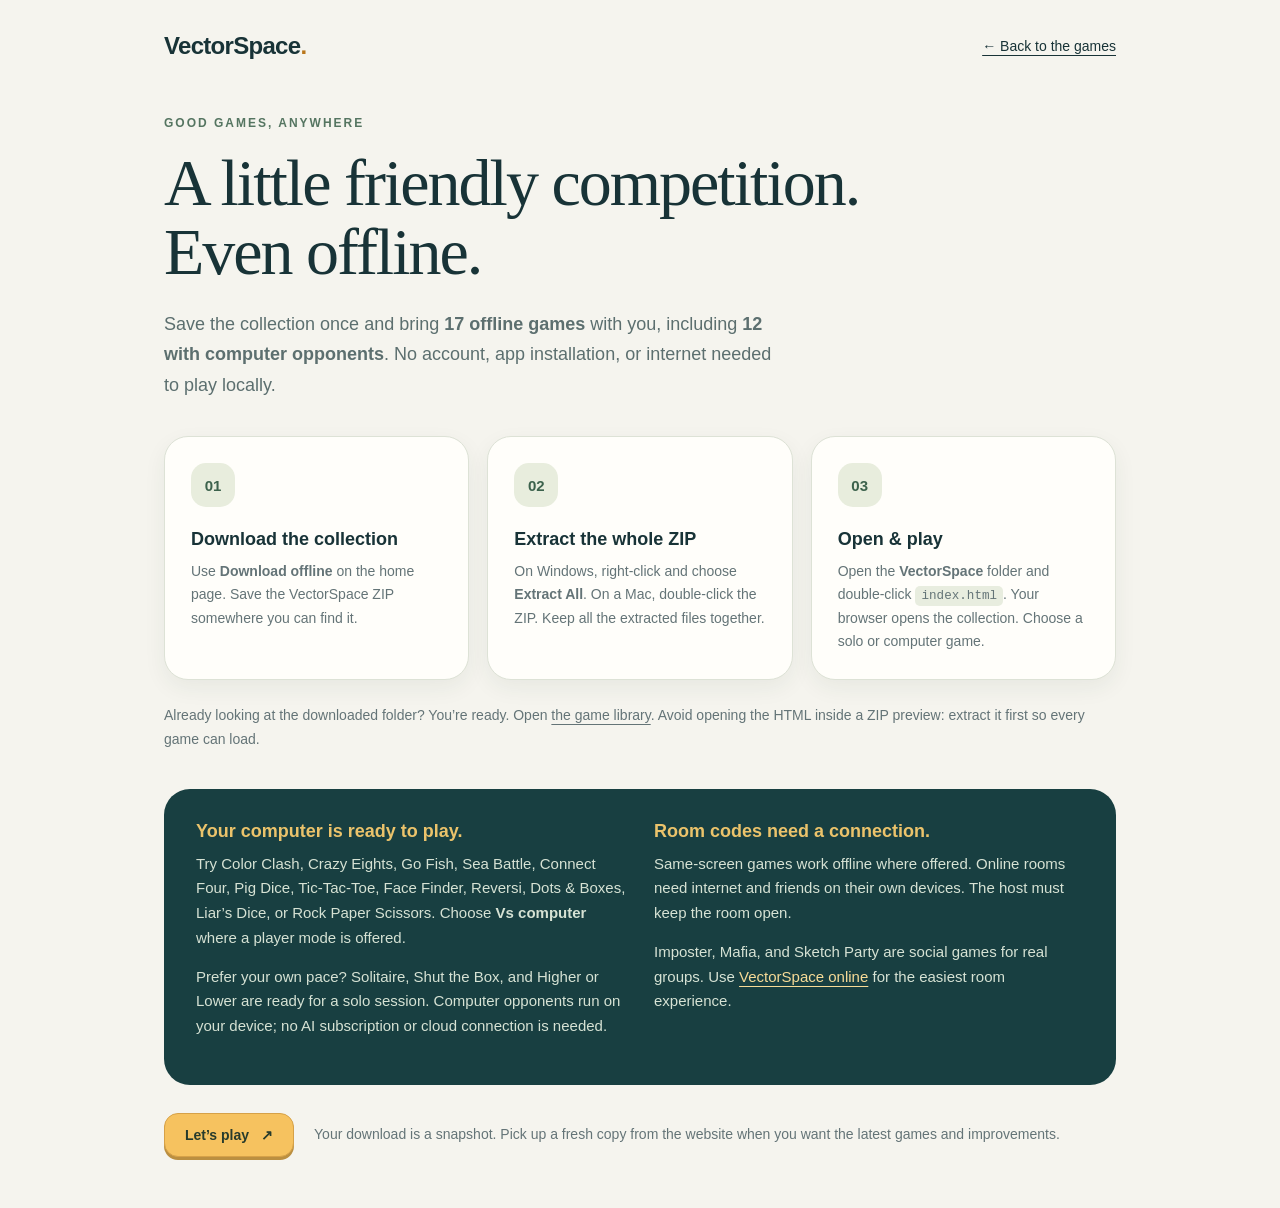
==== game-night/offline-help.html @ 287ee9ff "Launch VectorSpace with offline downloads and twelve CPU games" ====
<!doctype html>
<html lang="en">
  <head>
    <meta charset="utf-8" />
    <meta name="viewport" content="width=device-width, initial-scale=1" />
    <meta name="theme-color" content="#183f41" />
    <meta name="description" content="Take VectorSpace with you. Download once, open locally, and enjoy solo games and computer opponents without internet." />
    <title>Play offline · VectorSpace</title>
    <link rel="icon" href="favicon.svg" type="image/svg+xml" />
    <style>
      :root { color-scheme: light; font-family: "Segoe UI", Arial, sans-serif; color: #183337; background: #f5f4ee; }
      * { box-sizing: border-box; }
      body { margin: 0; }
      a { color: inherit; text-underline-offset: 4px; }
      a:focus-visible { outline: 3px solid #d68d21; outline-offset: 5px; }
      .shell { max-width: 1080px; margin: auto; padding: 32px clamp(22px, 5vw, 64px) 52px; }
      nav { display: flex; flex-wrap: wrap; justify-content: space-between; align-items: center; gap: 16px; margin-bottom: 56px; font-size: 14px; }
      .brand { font-weight: 800; letter-spacing: -.7px; font-size: 24px; text-decoration: none; }
      .brand b { color: #b9761b; }
      .eyebrow { color: #557561; text-transform: uppercase; font-size: 12px; font-weight: 800; letter-spacing: 2px; }
      h1 { max-width: 700px; font: 500 clamp(40px, 7vw, 66px)/1.05 Georgia, serif; letter-spacing: -2px; margin: 18px 0 22px; }
      .intro { max-width: 620px; color: #5c6f6f; font-size: 18px; line-height: 1.7; }
      .steps { list-style: none; padding: 0; display: grid; grid-template-columns: repeat(3, 1fr); gap: 18px; margin: 36px 0 24px; counter-reset: step; }
      .steps li { counter-increment: step; background: #fffefa; border: 1px solid #dde2d6; border-radius: 24px; padding: 26px; box-shadow: 0 8px 22px #233b2810; }
      .steps li::before { content: "0" counter(step); display: grid; place-items: center; width: 44px; height: 44px; border-radius: 15px; background: #e8eddd; color: #3c624c; font-weight: 800; font-size: 15px; margin-bottom: 22px; }
      h2 { font-size: 18px; margin: 0 0 10px; }
      p { line-height: 1.65; margin: 0 0 14px; }
      .steps p { color: #647477; font-size: 14px; margin: 0; }
      code { background: #e8eddf; padding: 3px 6px; border-radius: 5px; font-size: .9em; overflow-wrap: anywhere; }
      .note { color: #647477; font-size: 14px; }
      .play { display: grid; grid-template-columns: 1fr 1fr; gap: 28px; margin-top: 38px; padding: 32px; border-radius: 26px; background: #183f41; color: #f7f5e7; }
      .play h2 { color: #ebc36b; }
      .play p { color: #d6e2d4; font-size: 15px; }
      .play a { color: #f7db97; }
      .button { display: inline-flex; align-items: center; justify-content: center; gap: 12px; text-decoration: none; background: #f6c25f; color: #273b2c; border: 1px solid #d6a148; box-shadow: 0 3px 0 #bb8f40; border-radius: 14px; padding: 13px 20px; font-size: 14px; font-weight: 700; transition: transform .15s; }
      .button:hover { transform: translateY(-2px); }
      .finish { margin-top: 28px; display: flex; gap: 20px; flex-wrap: wrap; align-items: center; }
      .finish p { margin: 0; flex: 1 1 260px; }
      @media (max-width: 700px) { nav { margin-bottom: 36px; } .steps, .play { grid-template-columns: 1fr; } .steps li { padding: 22px; } .steps li::before { margin-bottom: 14px; } .play { padding: 26px; gap: 18px; } }
      @media (prefers-reduced-motion: reduce) { .button { transition: none; } }
    </style>
  </head>
  <body>
    <div class="shell">
      <nav aria-label="Main navigation">
        <a class="brand" href="index.html">VectorSpace<b>.</b></a>
        <a href="index.html">← Back to the games</a>
      </nav>
      <main>
        <div class="eyebrow">Good games, anywhere</div>
        <h1>A little friendly competition.<br />Even offline.</h1>
        <p class="intro">Save the collection once and bring <strong>17 offline games</strong> with you, including <strong>12 with computer opponents</strong>. No account, app installation, or internet needed to play locally.</p>
        <ol class="steps">
          <li><h2>Download the collection</h2><p>Use <strong>Download offline</strong> on the home page. Save the VectorSpace ZIP somewhere you can find it.</p></li>
          <li><h2>Extract the whole ZIP</h2><p>On Windows, right-click and choose <strong>Extract All</strong>. On a Mac, double-click the ZIP. Keep all the extracted files together.</p></li>
          <li><h2>Open &amp; play</h2><p>Open the <strong>VectorSpace</strong> folder and double-click <code>index.html</code>. Your browser opens the collection. Choose a solo or computer game.</p></li>
        </ol>
        <p class="note">Already looking at the downloaded folder? You’re ready. Open <a href="index.html">the game library</a>. Avoid opening the HTML inside a ZIP preview: extract it first so every game can load.</p>
        <section class="play" aria-label="Offline and online play">
          <div>
            <h2>Your computer is ready to play.</h2>
            <p>Try Color Clash, Crazy Eights, Go Fish, Sea Battle, Connect Four, Pig Dice, Tic-Tac-Toe, Face Finder, Reversi, Dots &amp; Boxes, Liar’s Dice, or Rock Paper Scissors. Choose <strong>Vs computer</strong> where a player mode is offered.</p>
            <p>Prefer your own pace? Solitaire, Shut the Box, and Higher or Lower are ready for a solo session. Computer opponents run on your device; no AI subscription or cloud connection is needed.</p>
          </div>
          <div>
            <h2>Room codes need a connection.</h2>
            <p>Same-screen games work offline where offered. Online rooms need internet and friends on their own devices. The host must keep the room open.</p>
            <p>Imposter, Mafia, and Sketch Party are social games for real groups. Use <a href="https://victor07292010-cyber.github.io/VectorSpace/">VectorSpace online</a> for the easiest room experience.</p>
          </div>
        </section>
        <div class="finish">
          <a class="button" href="index.html">Let’s play <span aria-hidden="true">↗</span></a>
          <p class="note">Your download is a snapshot. Pick up a fresh copy from the website when you want the latest games and improvements.</p>
        </div>
      </main>
    </div>
  </body>
</html>
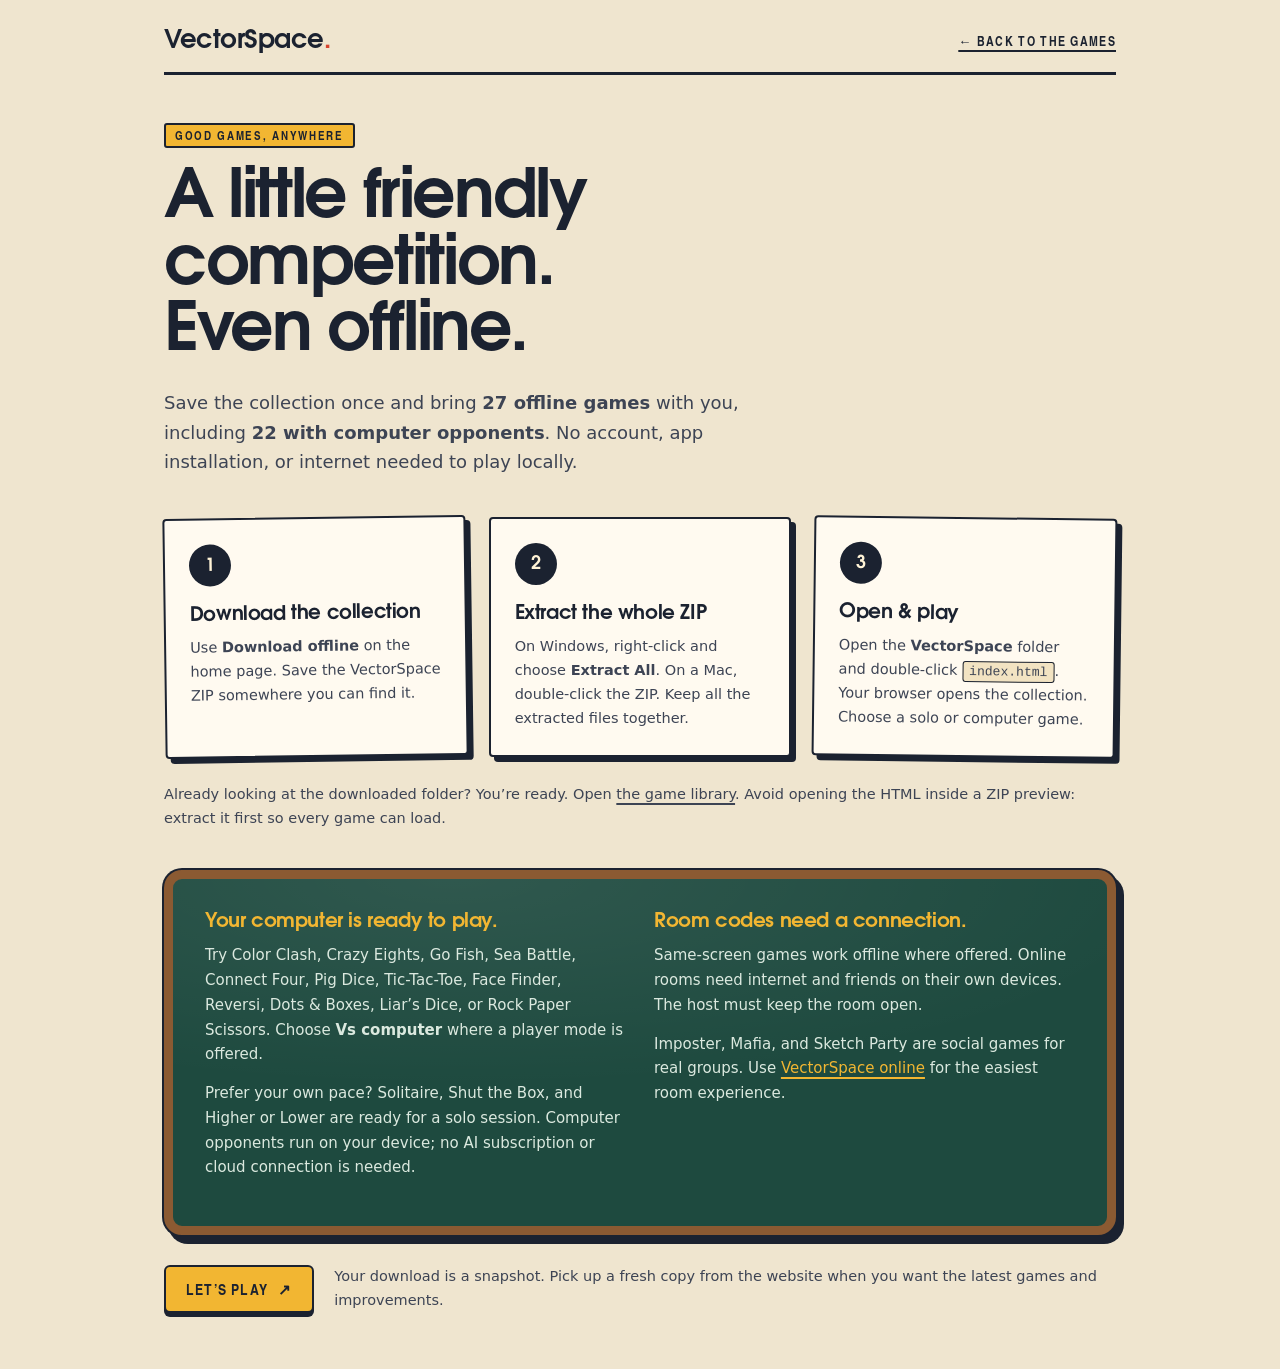
==== commit 59ebc6dc: "Game Closet redesign + strategy and party packs (10 new games)" ====
--- a/game-night/offline-help.html
+++ b/game-night/offline-help.html
@@ -3,40 +3,47 @@
   <head>
     <meta charset="utf-8" />
     <meta name="viewport" content="width=device-width, initial-scale=1" />
-    <meta name="theme-color" content="#183f41" />
+    <meta name="theme-color" content="#efe5cf" />
     <meta name="description" content="Take VectorSpace with you. Download once, open locally, and enjoy solo games and computer opponents without internet." />
     <title>Play offline · VectorSpace</title>
     <link rel="icon" href="favicon.svg" type="image/svg+xml" />
     <style>
-      :root { color-scheme: light; font-family: "Segoe UI", Arial, sans-serif; color: #183337; background: #f5f4ee; }
+      /* Travel Edition rule sheet — same closet vocabulary as the main site */
+      @font-face { font-family: "VS Display"; src: url("fonts/texgyreadventor-bold.woff") format("woff"); font-weight: 700; font-display: swap; }
+      @font-face { font-family: "VS Label"; src: url("fonts/texgyreheroscn-bold.woff") format("woff"); font-weight: 700; font-display: swap; }
+      :root { color-scheme: light; --ink: #1b2230; --soft: #3d4454; --board: #efe5cf; --stock: #fffaf0; --wood: #8b5a32; --felt: #1e4a3f; --yellow: #f2b632; --red: #a8301c; --cream: #fff3d6;
+        --display: "VS Display", "Century Gothic", "Trebuchet MS", sans-serif; --label: "VS Label", "Bahnschrift Condensed", "Arial Narrow", sans-serif;
+        font-family: system-ui, -apple-system, "Segoe UI", Roboto, Arial, sans-serif; color: var(--ink); background: var(--board); }
       * { box-sizing: border-box; }
       body { margin: 0; }
-      a { color: inherit; text-underline-offset: 4px; }
-      a:focus-visible { outline: 3px solid #d68d21; outline-offset: 5px; }
-      .shell { max-width: 1080px; margin: auto; padding: 32px clamp(22px, 5vw, 64px) 52px; }
-      nav { display: flex; flex-wrap: wrap; justify-content: space-between; align-items: center; gap: 16px; margin-bottom: 56px; font-size: 14px; }
-      .brand { font-weight: 800; letter-spacing: -.7px; font-size: 24px; text-decoration: none; }
-      .brand b { color: #b9761b; }
-      .eyebrow { color: #557561; text-transform: uppercase; font-size: 12px; font-weight: 800; letter-spacing: 2px; }
-      h1 { max-width: 700px; font: 500 clamp(40px, 7vw, 66px)/1.05 Georgia, serif; letter-spacing: -2px; margin: 18px 0 22px; }
-      .intro { max-width: 620px; color: #5c6f6f; font-size: 18px; line-height: 1.7; }
-      .steps { list-style: none; padding: 0; display: grid; grid-template-columns: repeat(3, 1fr); gap: 18px; margin: 36px 0 24px; counter-reset: step; }
-      .steps li { counter-increment: step; background: #fffefa; border: 1px solid #dde2d6; border-radius: 24px; padding: 26px; box-shadow: 0 8px 22px #233b2810; }
-      .steps li::before { content: "0" counter(step); display: grid; place-items: center; width: 44px; height: 44px; border-radius: 15px; background: #e8eddd; color: #3c624c; font-weight: 800; font-size: 15px; margin-bottom: 22px; }
-      h2 { font-size: 18px; margin: 0 0 10px; }
+      a { color: inherit; text-underline-offset: 4px; text-decoration-thickness: 2px; }
+      a:focus-visible { outline: 3px solid #2c5fd6; outline-offset: 5px; }
+      .shell { max-width: 1080px; margin: auto; padding: 28px clamp(16px, 5vw, 64px) 56px; }
+      nav { display: flex; flex-wrap: wrap; justify-content: space-between; align-items: center; gap: 16px; margin-bottom: 48px; padding-bottom: 18px; border-bottom: 3px solid var(--ink); font: 700 13px/1 var(--label); letter-spacing: .1em; text-transform: uppercase; }
+      .brand { font: 700 26px/1 var(--display); letter-spacing: -.5px; text-transform: none; text-decoration: none; }
+      .brand b { color: #d6452f; }
+      .eyebrow { display: inline-block; padding: 5px 9px 4px; color: var(--ink); background: var(--yellow); border: 2px solid var(--ink); border-radius: 3px; font: 700 12px/1 var(--label); letter-spacing: .14em; text-transform: uppercase; }
+      h1 { max-width: 760px; font: 700 clamp(38px, 7vw, 68px)/.98 var(--display); letter-spacing: -.035em; margin: 18px 0 22px; }
+      .intro { max-width: 620px; color: var(--soft); font-size: 18px; line-height: 1.65; }
+      .steps { list-style: none; padding: 0; display: grid; grid-template-columns: repeat(3, 1fr); gap: 22px; margin: 40px 0 26px; counter-reset: step; }
+      .steps li { counter-increment: step; background: var(--stock); border: 2px solid var(--ink); border-radius: 4px; padding: 24px; box-shadow: 5px 5px 0 var(--ink); }
+      .steps li:nth-child(1) { transform: rotate(-.8deg); } .steps li:nth-child(3) { transform: rotate(.7deg); }
+      .steps li::before { content: counter(step); display: grid; place-items: center; width: 42px; height: 42px; border-radius: 50%; background: var(--ink); color: var(--cream); font: 700 18px/1 var(--display); margin-bottom: 18px; }
+      h2 { font: 700 20px/1.1 var(--display); letter-spacing: -.02em; margin: 0 0 10px; }
       p { line-height: 1.65; margin: 0 0 14px; }
-      .steps p { color: #647477; font-size: 14px; margin: 0; }
-      code { background: #e8eddf; padding: 3px 6px; border-radius: 5px; font-size: .9em; overflow-wrap: anywhere; }
-      .note { color: #647477; font-size: 14px; }
-      .play { display: grid; grid-template-columns: 1fr 1fr; gap: 28px; margin-top: 38px; padding: 32px; border-radius: 26px; background: #183f41; color: #f7f5e7; }
-      .play h2 { color: #ebc36b; }
-      .play p { color: #d6e2d4; font-size: 15px; }
-      .play a { color: #f7db97; }
-      .button { display: inline-flex; align-items: center; justify-content: center; gap: 12px; text-decoration: none; background: #f6c25f; color: #273b2c; border: 1px solid #d6a148; box-shadow: 0 3px 0 #bb8f40; border-radius: 14px; padding: 13px 20px; font-size: 14px; font-weight: 700; transition: transform .15s; }
-      .button:hover { transform: translateY(-2px); }
-      .finish { margin-top: 28px; display: flex; gap: 20px; flex-wrap: wrap; align-items: center; }
+      .steps p { color: var(--soft); font-size: 14.5px; margin: 0; }
+      code { background: #f2e3c2; border: 1.5px solid var(--ink); padding: 2px 6px; border-radius: 3px; font-size: .9em; overflow-wrap: anywhere; }
+      .note { color: var(--soft); font-size: 14.5px; }
+      .play { display: grid; grid-template-columns: 1fr 1fr; gap: 28px; margin-top: 40px; padding: 32px; border: 9px solid var(--wood); border-radius: 18px; box-shadow: 0 0 0 2px var(--ink), 6px 7px 0 2px var(--ink); background: radial-gradient(130% 100% at 30% 0%, #ffffff14, transparent 60%), var(--felt); color: var(--cream); }
+      .play h2 { color: var(--yellow); }
+      .play p { color: #dbe9df; font-size: 15px; }
+      .play a { color: var(--yellow); }
+      .button { display: inline-flex; align-items: center; justify-content: center; gap: 10px; min-height: 48px; text-decoration: none; background: var(--yellow); color: var(--ink); border: 2px solid var(--ink); box-shadow: 0 4px 0 var(--ink); border-radius: 6px; padding: 0 20px; font: 700 15px/1 var(--label); letter-spacing: .08em; text-transform: uppercase; transition: transform .14s, box-shadow .14s; }
+      .button:hover { transform: translateY(-2px); box-shadow: 0 6px 0 var(--ink); }
+      .button:active { transform: translateY(4px); box-shadow: 0 0 0 var(--ink); }
+      .finish { margin-top: 30px; display: flex; gap: 20px; flex-wrap: wrap; align-items: center; }
       .finish p { margin: 0; flex: 1 1 260px; }
-      @media (max-width: 700px) { nav { margin-bottom: 36px; } .steps, .play { grid-template-columns: 1fr; } .steps li { padding: 22px; } .steps li::before { margin-bottom: 14px; } .play { padding: 26px; gap: 18px; } }
+      @media (max-width: 700px) { nav { margin-bottom: 32px; } .steps, .play { grid-template-columns: 1fr; } .steps li { padding: 20px; transform: none !important; } .play { padding: 24px; gap: 18px; border-width: 6px; } }
       @media (prefers-reduced-motion: reduce) { .button { transition: none; } }
     </style>
   </head>
@@ -49,7 +56,7 @@
       <main>
         <div class="eyebrow">Good games, anywhere</div>
         <h1>A little friendly competition.<br />Even offline.</h1>
-        <p class="intro">Save the collection once and bring <strong>17 offline games</strong> with you, including <strong>12 with computer opponents</strong>. No account, app installation, or internet needed to play locally.</p>
+        <p class="intro">Save the collection once and bring <strong>27 offline games</strong> with you, including <strong>22 with computer opponents</strong>. No account, app installation, or internet needed to play locally.</p>
         <ol class="steps">
           <li><h2>Download the collection</h2><p>Use <strong>Download offline</strong> on the home page. Save the VectorSpace ZIP somewhere you can find it.</p></li>
           <li><h2>Extract the whole ZIP</h2><p>On Windows, right-click and choose <strong>Extract All</strong>. On a Mac, double-click the ZIP. Keep all the extracted files together.</p></li>
